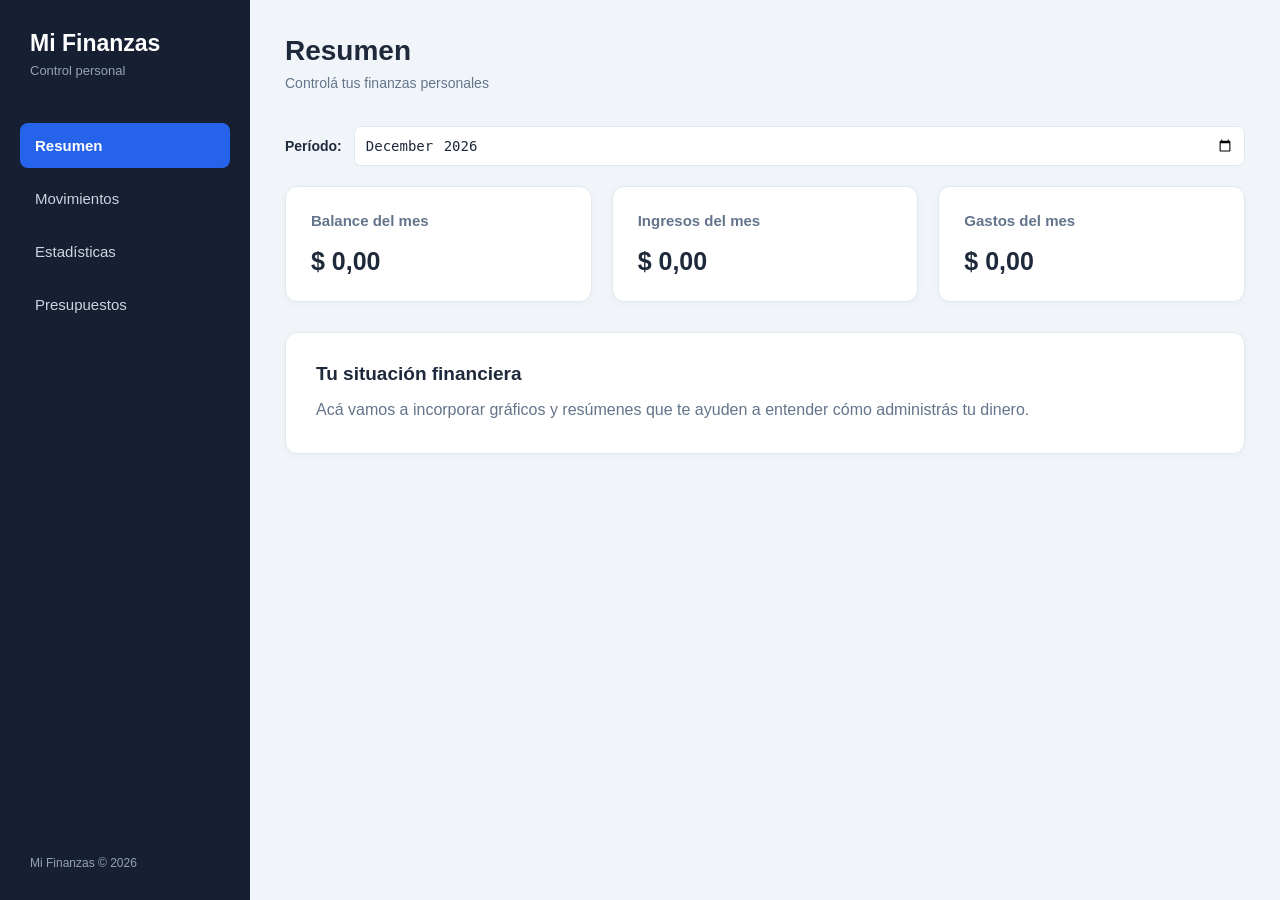
==== index.html @ 58eccc46 "Transformacion del gestor en PWA Lupus" ====
<!DOCTYPE html>
<html lang="es">
<head>
    <meta charset="UTF-8">
    <meta name="viewport" content="width=device-width, initial-scale=1.0">
    <link rel="manifest" href="manifest.json">
    <meta name="theme-color" content="#2563eb">
    <meta name="apple-mobile-web-app-capable" content="yes">
    <title>Lupus - Gestor de Gastos</title>

    <link rel="stylesheet" href="css/styles.css">
</head>

<body>

    <div class="app-container">

        <!-- NAVEGACIÓN LATERAL -->
        <aside class="sidebar">

            <div class="logo">
                <h2>Mi Finanzas</h2>
                <p>Control personal</p>
            </div>

            <nav class="menu">
                <button class="enlace-menu activo" data-vista="resumen">
                    Resumen
                </button>

                <button class="enlace-menu" data-vista="movimientos">
                    Movimientos
                </button>

                <button class="enlace-menu" data-vista="estadisticas">
                    Estadísticas
                </button>

                <button class="enlace-menu" data-vista="presupuestos">
                    Presupuestos
                </button>
            </nav>

            <div class="sidebar-footer">
                <p>Mi Finanzas © 2026</p>
            </div>

        </aside>


        <!-- CONTENIDO PRINCIPAL -->
        <main class="contenido-principal">

            <header class="encabezado">
                <div>
                    <h1 id="titulo-vista">Resumen</h1>
                    <p>Controlá tus finanzas personales</p>
                </div>
            </header>


            <!-- VISTA: RESUMEN -->
            <section id="vista-resumen" class="vista activa">

                <div class="periodo-resumen">
                    <label for="mes-resumen">Período:</label>
                    <input type="month" id="mes-resumen">
                </div>

                <section class="resumen">

                    <article class="tarjeta">
                        <h2>Balance del mes</h2>
                        <p id="balance">$0</p>
                    </article>

                    <article class="tarjeta">
                        <h2>Ingresos del mes</h2>
                        <p id="ingresos">$0</p>
                    </article>

                    <article class="tarjeta">
                        <h2>Gastos del mes</h2>
                        <p id="gastos">$0</p>
                    </article>

                </section>

                <section class="panel-bienvenida">
                    <h2>Tu situación financiera</h2>
                    <p>
                        Acá vamos a incorporar gráficos y resúmenes
                        que te ayuden a entender cómo administrás tu dinero.
                    </p>
                </section>

            </section>


            <!-- VISTA: MOVIMIENTOS -->
            <section id="vista-movimientos" class="vista">

                <section class="formulario">

                    <h2>Registrar movimiento</h2>

                    <form id="formulario-gasto">

                        <input
                            type="text"
                            id="descripcion"
                            placeholder="Descripción"
                            required
                        >

                        <input
                            type="text"
                            id="monto"
                            placeholder="Ej: 1.000.000,50"
                            inputmode="decimal"
                            autocomplete="off"
                            required
                        >

                        <select id="tipo">
                            <option value="ingreso">Ingreso</option>
                            <option value="gasto">Gasto</option>
                        </select>

                        <select id="categoria">
                            <option value="otros">Otros</option>
                            <option value="alimentacion">Alimentación</option>
                            <option value="transporte">Transporte</option>
                            <option value="vivienda">Vivienda</option>
                            <option value="servicios">Servicios</option>
                            <option value="salud">Salud</option>
                            <option value="entretenimiento">Entretenimiento</option>
                            <option value="trabajo">Trabajo</option>
                        </select>

                        <input
                            type="date"
                            id="fecha"
                            required
                        >

                        <button type="submit">
                            Agregar movimiento
                        </button>

                    </form>

                </section>


                <section class="movimientos">

                    <h2>Historial de movimientos</h2>

                    <div class="filtros">

                        <select id="filtro-mes">
                            <option value="todos">Todos los meses</option>
                        </select>

                        <select id="filtro-tipo">
                            <option value="todos">Todos los movimientos</option>
                            <option value="ingreso">Ingresos</option>
                            <option value="gasto">Gastos</option>
                        </select>

                        <select id="filtro-categoria">
                            <option value="todos">Todas las categorías</option>
                            <option value="alimentacion">Alimentación</option>
                            <option value="transporte">Transporte</option>
                            <option value="vivienda">Vivienda</option>
                            <option value="servicios">Servicios</option>
                            <option value="salud">Salud</option>
                            <option value="entretenimiento">Entretenimiento</option>
                            <option value="trabajo">Trabajo</option>
                            <option value="otros">Otros</option>
                        </select>

                    </div>

                    <ul id="lista-movimientos"></ul>

                </section>

            </section>


            <!-- VISTA: ESTADÍSTICAS -->
            
<section id="vista-estadisticas" class="vista">

    <div class="estadisticas-encabezado">
        <h2>Análisis de tus finanzas</h2>
        <p>Descubrí cómo se distribuye y evoluciona tu dinero.</p>
    </div>
    <div class="periodo-resumen">
        <label for="mes-estadisticas">Consultar período:</label>
        <input type="month" id="mes-estadisticas">
    </div>
    <div class="contenedor-graficos">

        <article class="panel-grafico">
            <h3>Gastos por categoría</h3>
            <p>Distribución de tus gastos del mes seleccionado.</p>

            <div class="grafico">
                <canvas id="grafico-categorias"></canvas>
            </div>
        </article>

        <article class="panel-grafico">
            <h3>Ingresos vs. gastos</h3>
            <p>Comparación de los últimos seis meses.</p>

            <div class="grafico">
                <canvas id="grafico-mensual"></canvas>
            </div>
        </article>

    </div>

</section>



            
<!-- VISTA: PRESUPUESTOS -->
<section id="vista-presupuestos" class="vista">

    <div class="presupuestos-encabezado">
        <div>
            <h2>Control de presupuestos</h2>
            <p>Organizá tus límites de gastos mensuales.</p>
        </div>

        <div class="periodo-resumen">
            <label for="mes-presupuesto">Período:</label>
            <input type="month" id="mes-presupuesto">
        </div>
    </div>


    <!-- RESUMEN DEL PRESUPUESTO -->
    <div class="resumen-presupuesto">

        <article class="tarjeta">
            <h2>Presupuesto total</h2>
            <p id="presupuesto-total">$0</p>
        </article>

        <article class="tarjeta">
            <h2>Total gastado</h2>
            <p id="presupuesto-gastado">$0</p>
        </article>

        <article class="tarjeta">
            <h2>Dinero disponible</h2>
            <p id="presupuesto-disponible">$0</p>
        </article>

    </div>


    <!-- FORMULARIO PARA CREAR PRESUPUESTOS -->
    <section class="formulario">

        <h2>Crear presupuesto</h2>

        <form id="formulario-presupuesto">

            <select id="categoria-presupuesto" required>
                <option value="">Seleccionar categoría</option>
                <option value="alimentacion">Alimentación</option>
                <option value="transporte">Transporte</option>
                <option value="vivienda">Vivienda</option>
                <option value="servicios">Servicios</option>
                <option value="salud">Salud</option>
                <option value="entretenimiento">Entretenimiento</option>
                <option value="trabajo">Trabajo</option>
                <option value="otros">Otros</option>
            </select>

            <input
                type="text"
                id="monto-presupuesto"
                placeholder="Límite mensual"
                inputmode="decimal"
                autocomplete="off"
                required
            >

            <button type="submit">
                Crear presupuesto
            </button>

        </form>

    </section>


    <!-- LISTADO DE PRESUPUESTOS -->
    <section class="lista-presupuestos">

        <h2>Mis presupuestos</h2>

        <div id="contenedor-presupuestos">
        </div>

    </section>

</section>


        </main>

    </div>

    <script src="libs/chart.umd.min.js"></script>
    <script src="js/app.js"></script>

</body>
</html>
---- css/styles.css ----
/* =========================================
   1. CONFIGURACIÓN GENERAL
========================================= */

* {
    margin: 0;
    padding: 0;
    box-sizing: border-box;
}

:root {
    --color-fondo: #f1f5f9;
    --color-superficie: #ffffff;
    --color-sidebar: #172033;
    --color-sidebar-hover: #26344e;
    --color-primario: #2563eb;
    --color-texto: #1e293b;
    --color-secundario: #64748b;
    --color-borde: #e2e8f0;
    --color-ingreso: #16a34a;
    --color-gasto: #dc2626;
}

body {
    font-family: Arial, sans-serif;
    background-color: var(--color-fondo);
    color: var(--color-texto);
}


/* =========================================
   2. ESTRUCTURA PRINCIPAL
========================================= */

.app-container {
    display: flex;
    min-height: 100vh;
}


/* =========================================
   3. MENÚ LATERAL
========================================= */

.sidebar {
    width: 250px;
    min-height: 100vh;
    background-color: var(--color-sidebar);
    color: white;
    padding: 30px 20px;
    display: flex;
    flex-direction: column;
    flex-shrink: 0;
}

.logo {
    margin-bottom: 45px;
    padding-left: 10px;
}

.logo h2 {
    font-size: 23px;
    margin-bottom: 6px;
}

.logo p {
    color: #94a3b8;
    font-size: 13px;
}

.menu {
    display: flex;
    flex-direction: column;
    gap: 8px;
}

.enlace-menu {
    width: 100%;
    text-align: left;
    padding: 14px 15px;
    border: none;
    border-radius: 8px;
    background: transparent;
    color: #cbd5e1;
    font-size: 15px;
    cursor: pointer;
    transition: background 0.2s, color 0.2s;
}

.enlace-menu:hover {
    background-color: var(--color-sidebar-hover);
    color: white;
}

.enlace-menu.activo {
    background-color: var(--color-primario);
    color: white;
    font-weight: bold;
}

.sidebar-footer {
    margin-top: auto;
    padding: 20px 10px 0;
    color: #94a3b8;
    font-size: 12px;
}


/* =========================================
   4. CONTENIDO PRINCIPAL
========================================= */

.contenido-principal {
    flex: 1;
    min-width: 0;
    padding: 35px;
}

.encabezado {
    margin-bottom: 35px;
}

.encabezado h1 {
    font-size: 28px;
    margin-bottom: 8px;
}

.encabezado p {
    color: var(--color-secundario);
    font-size: 14px;
}


/* =========================================
   5. NAVEGACIÓN ENTRE VISTAS
========================================= */

.vista {
    display: none;
}

.vista.activa {
    display: block;
}


/* =========================================
   6. SELECTOR DE PERÍODO
========================================= */

.periodo-resumen {
    display: flex;
    align-items: center;
    gap: 12px;
    margin-bottom: 20px;
}

.periodo-resumen label {
    font-weight: bold;
    font-size: 14px;
}

.periodo-resumen input {
    padding: 10px;
    border: 1px solid var(--color-borde);
    border-radius: 7px;
    background: white;
    color: var(--color-texto);
}


/* =========================================
   7. TARJETAS DEL RESUMEN
========================================= */

.resumen {
    display: grid;
    grid-template-columns: repeat(3, 1fr);
    gap: 20px;
    margin-bottom: 30px;
}

.tarjeta {
    background-color: var(--color-superficie);
    padding: 25px;
    border-radius: 12px;
    box-shadow: 0 2px 8px #00000008;
    border: 1px solid var(--color-borde);
}

.tarjeta h2 {
    font-size: 15px;
    color: var(--color-secundario);
    margin-bottom: 18px;
}

.tarjeta p {
    font-size: 25px;
    font-weight: bold;
}


/* =========================================
   8. PANELES INFORMATIVOS
========================================= */

.panel-bienvenida {
    background-color: var(--color-superficie);
    padding: 30px;
    border-radius: 12px;
    border: 1px solid var(--color-borde);
    box-shadow: 0 2px 8px #00000008;
}

.panel-bienvenida h2 {
    font-size: 19px;
    margin-bottom: 12px;
}

.panel-bienvenida p {
    color: var(--color-secundario);
    line-height: 1.6;
}


/* =========================================
   9. FORMULARIO
========================================= */

.formulario,
.movimientos {
    background-color: var(--color-superficie);
    padding: 25px;
    border-radius: 12px;
    margin-bottom: 25px;
    border: 1px solid var(--color-borde);
    box-shadow: 0 2px 8px #00000008;
}

.formulario h2,
.movimientos h2 {
    font-size: 19px;
}

form {
    display: flex;
    flex-wrap: wrap;
    gap: 12px;
    margin-top: 20px;
}

input,
select,
form button {
    padding: 12px;
    border: 1px solid #cbd5e1;
    border-radius: 7px;
    font-size: 14px;
}

input {
    flex: 1;
    min-width: 150px;
}

form select {
    background-color: white;
}

form button {
    background-color: var(--color-primario);
    color: white;
    border: none;
    cursor: pointer;
    transition: background 0.2s;
}

form button:hover {
    background-color: #1d4ed8;
}


/* =========================================
   10. FILTROS DEL HISTORIAL
========================================= */

.filtros {
    display: flex;
    flex-wrap: wrap;
    gap: 12px;
    margin: 20px 0;
}

.filtros select {
    flex: 1;
    min-width: 180px;
    background-color: #f8fafc;
    cursor: pointer;
}


/* =========================================
   11. LISTA DE MOVIMIENTOS
========================================= */

#lista-movimientos {
    list-style: none;
    margin-top: 20px;
}

#lista-movimientos li {
    display: grid;
    grid-template-columns: 2fr 1.2fr 1fr 1.5fr 100px;
    align-items: center;
    gap: 15px;
    padding: 15px;
    border-bottom: 1px solid var(--color-borde);
}

#lista-movimientos li span:nth-child(1) {
    overflow-wrap: anywhere;
}

#lista-movimientos li span:nth-child(2) {
    text-align: center;
}

#lista-movimientos li span:nth-child(3) {
    text-align: center;
    white-space: nowrap;
    color: var(--color-secundario);
    font-size: 14px;
}

#lista-movimientos li span:nth-child(4) {
    text-align: right;
    white-space: nowrap;
}

.etiqueta-categoria {
    background-color: #e0e7ff;
    color: #3730a3;
    padding: 6px 10px;
    border-radius: 20px;
    font-size: 13px;
    font-weight: bold;
}

.monto-ingreso {
    color: var(--color-ingreso);
    font-weight: bold;
}

.monto-gasto {
    color: var(--color-gasto);
    font-weight: bold;
}

#lista-movimientos li button {
    width: 100px;
    background-color: var(--color-gasto);
    color: white;
    border: none;
    border-radius: 6px;
    padding: 8px 12px;
    cursor: pointer;
}

#lista-movimientos li button:hover {
    background-color: #b91c1c;
}


/* =========================================
   12. ADAPTACIÓN A CELULARES
========================================= */

@media (max-width: 850px) {

    .sidebar {
        width: 200px;
    }

    .contenido-principal {
        padding: 25px;
    }

    .resumen {
        grid-template-columns: 1fr;
    }

    #lista-movimientos li {
        grid-template-columns: 1.5fr 1fr;
        gap: 10px;
    }

    #lista-movimientos li span:nth-child(2),
    #lista-movimientos li span:nth-child(3),
    #lista-movimientos li span:nth-child(4) {
        text-align: left;
    }

    #lista-movimientos li button {
        width: auto;
    }
}

@media (max-width: 600px) {

    .app-container {
        flex-direction: column;
    }

    .sidebar {
        width: 100%;
        min-height: auto;
        padding: 18px;
    }

    .logo {
        margin-bottom: 18px;
    }

    .menu {
        flex-direction: row;
        flex-wrap: wrap;
    }

    .enlace-menu {
        width: auto;
        flex: 1;
        text-align: center;
        padding: 11px 8px;
        font-size: 13px;
    }

    .sidebar-footer {
        display: none;
    }

    .contenido-principal {
        padding: 20px 15px;
    }

    .encabezado {
        margin-bottom: 25px;
    }

    .encabezado h1 {
        font-size: 24px;
    }

    form {
        flex-direction: column;
    }

    form input,
    form select,
    form button {
        width: 100%;
    }

    .filtros {
        flex-direction: column;
    }

    .filtros select {
        width: 100%;
    }

    .formulario,
    .movimientos {
        padding: 18px;
    }
}

/* =========================================
   ESTADÍSTICAS Y GRÁFICOS
========================================= */

.estadisticas-encabezado {
    margin-bottom: 25px;
}

.estadisticas-encabezado h2 {
    font-size: 21px;
    margin-bottom: 8px;
}

.estadisticas-encabezado p {
    color: var(--color-secundario);
    font-size: 14px;
}

.contenedor-graficos {
    display: grid;
    grid-template-columns: repeat(2, minmax(0, 1fr));
    gap: 20px;
}

.panel-grafico {
    background-color: white;
    border: 1px solid var(--color-borde);
    border-radius: 12px;
    padding: 25px;
    min-width: 0;
}

.panel-grafico h3 {
    font-size: 17px;
    margin-bottom: 8px;
}

.panel-grafico p {
    color: var(--color-secundario);
    font-size: 13px;
    margin-bottom: 20px;
}

.grafico {
    position: relative;
    height: 300px;
}

@media (max-width: 850px) {
    .contenedor-graficos {
        grid-template-columns: 1fr;
    }
}

/* =========================================
   PRESUPUESTOS
========================================= */

.presupuestos-encabezado {
    display: flex;
    justify-content: space-between;
    align-items: center;
    flex-wrap: wrap;
    gap: 20px;
    margin-bottom: 25px;
}

.presupuestos-encabezado h2 {
    font-size: 21px;
    margin-bottom: 8px;
}

.presupuestos-encabezado p {
    color: var(--color-secundario);
    font-size: 14px;
}

.resumen-presupuesto {
    display: grid;
    grid-template-columns: repeat(3, 1fr);
    gap: 20px;
    margin-bottom: 25px;
}

.lista-presupuestos {
    background: white;
    padding: 25px;
    border: 1px solid var(--color-borde);
    border-radius: 12px;
}

.lista-presupuestos h2 {
    font-size: 19px;
    margin-bottom: 20px;
}

#contenedor-presupuestos {
    display: flex;
    flex-direction: column;
    gap: 15px;
}

.presupuesto-item {
    padding: 20px;
    border: 1px solid var(--color-borde);
    border-radius: 10px;
    background: #ffffff;
    transition: transform 0.2s, box-shadow 0.2s;
}

.presupuesto-item:hover {
    transform: translateY(-2px);
    box-shadow: 0 4px 12px #0000000c;
}

.presupuesto-info {
    display: flex;
    justify-content: space-between;
    align-items: center;
    gap: 15px;
    margin-bottom: 14px;
}

.presupuesto-info h3 {
    font-size: 16px;
}

.presupuesto-info p {
    font-size: 14px;
    color: var(--color-secundario);
    text-align: right;
}

.barra-progreso {
    height: 10px;
    background: #e2e8f0;
    border-radius: 20px;
    overflow: hidden;
}

.barra-progreso-valor {
    height: 100%;
    width: 0;
    background: #2563eb;
    border-radius: 20px;
    transition: width 0.5s ease;
}

.barra-progreso-valor.alerta {
    background: #f59e0b;
}

.barra-progreso-valor.excedido {
    background: #dc2626;
}

.presupuesto-detalle {
    display: flex;
    justify-content: space-between;
    align-items: center;
    gap: 10px;
    margin-top: 12px;
    font-size: 13px;
    color: var(--color-secundario);
}

.boton-eliminar-presupuesto {
    border: none;
    background: transparent;
    color: #dc2626;
    cursor: pointer;
    font-size: 13px;
    padding: 5px;
}

.boton-eliminar-presupuesto:hover {
    text-decoration: underline;
}

@media (max-width: 850px) {
    .resumen-presupuesto {
        grid-template-columns: 1fr;
    }
}

@media (max-width: 600px) {
    .presupuestos-encabezado {
        align-items: flex-start;
        flex-direction: column;
    }

    .presupuesto-info {
        align-items: flex-start;
        flex-direction: column;
    }

    .presupuesto-info p {
        text-align: left;
    }
}
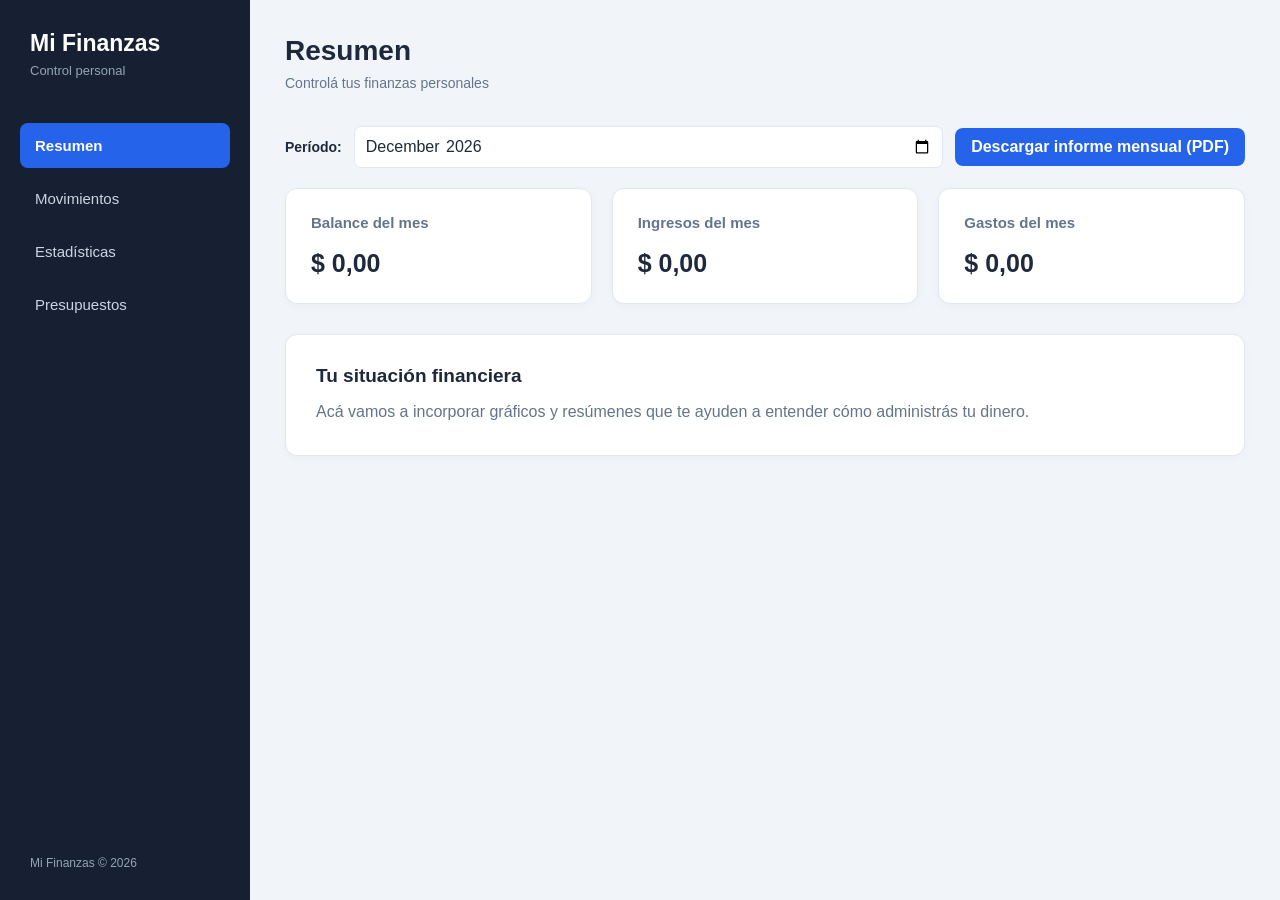
==== commit 750b79e2: "Actualizacion de Lupus" ====
--- a/index.html
+++ b/index.html
@@ -66,6 +66,9 @@
                 <div class="periodo-resumen">
                     <label for="mes-resumen">Período:</label>
                     <input type="month" id="mes-resumen">
+                    <button type="button" id="boton-informe-mensual" class="boton-informe">
+                        Descargar informe mensual (PDF)
+                    </button>
                 </div>
 
                 <section class="resumen">
@@ -103,7 +106,7 @@
 
                 <section class="formulario">
 
-                    <h2>Registrar movimiento</h2>
+                    <h2 id="titulo-formulario-movimiento">Registrar movimiento</h2>
 
                     <form id="formulario-gasto">
 
@@ -145,8 +148,12 @@
                             required
                         >
 
-                        <button type="submit">
+                        <button type="submit" id="boton-guardar-movimiento">
                             Agregar movimiento
+                        </button>
+
+                        <button type="button" id="boton-cancelar-edicion" class="boton-cancelar-edicion" hidden>
+                            Cancelar edición
                         </button>
 
                     </form>
@@ -180,6 +187,14 @@
                             <option value="entretenimiento">Entretenimiento</option>
                             <option value="trabajo">Trabajo</option>
                             <option value="otros">Otros</option>
+                        </select>
+
+                        <label class="ordenar-label" for="orden-movimientos">Ordenar de:</label>
+                        <select id="orden-movimientos" aria-label="Ordenar movimientos">
+                            <option value="recientes">Más recientes</option>
+                            <option value="antiguos">Más antiguos</option>
+                            <option value="mayor-menor">Mayor a menor importe</option>
+                            <option value="menor-mayor">Menor a mayor importe</option>
                         </select>
 
                     </div>
--- a/css/styles.css
+++ b/css/styles.css
@@ -675,3 +675,536 @@
         text-align: left;
     }
 }
+
+/* =========================================
+   13. RESPONSIVE REFINADO - LUPUS
+   Ajustes para notebook, tablet y celular.
+========================================= */
+
+html {
+    width: 100%;
+    min-width: 320px;
+    scroll-behavior: smooth;
+}
+
+body {
+    min-width: 320px;
+    overflow-x: hidden;
+}
+
+button,
+input,
+select {
+    font: inherit;
+}
+
+button,
+select {
+    touch-action: manipulation;
+}
+
+.contenido-principal,
+.vista,
+.formulario,
+.movimientos,
+.panel-grafico,
+.lista-presupuestos {
+    min-width: 0;
+}
+
+.tarjeta p {
+    overflow-wrap: anywhere;
+}
+
+/* Notebook y tablet horizontal */
+@media (max-width: 1100px) {
+    .sidebar {
+        width: 220px;
+        padding: 25px 16px;
+    }
+
+    .contenido-principal {
+        padding: 28px 24px;
+    }
+
+    .resumen,
+    .resumen-presupuesto {
+        gap: 14px;
+    }
+
+    .tarjeta {
+        padding: 20px;
+    }
+
+    #lista-movimientos li {
+        grid-template-columns: minmax(130px, 2fr) minmax(100px, 1.2fr) minmax(85px, 1fr) minmax(110px, 1.5fr) 90px;
+        gap: 10px;
+    }
+
+    #lista-movimientos li button {
+        width: 90px;
+    }
+}
+
+/* Tablet vertical y pantallas medianas */
+@media (max-width: 850px) {
+    .app-container {
+        min-height: 100vh;
+    }
+
+    .sidebar {
+        width: 185px;
+        padding: 22px 12px;
+    }
+
+    .logo {
+        padding-left: 6px;
+        margin-bottom: 30px;
+    }
+
+    .contenido-principal {
+        padding: 24px 18px;
+    }
+
+    .resumen,
+    .resumen-presupuesto {
+        grid-template-columns: repeat(2, minmax(0, 1fr));
+    }
+
+    .resumen .tarjeta:last-child,
+    .resumen-presupuesto .tarjeta:last-child {
+        grid-column: 1 / -1;
+    }
+
+    .contenedor-graficos {
+        grid-template-columns: minmax(0, 1fr);
+    }
+
+    .grafico {
+        height: 270px;
+    }
+
+    #lista-movimientos li {
+        grid-template-columns: minmax(0, 1.5fr) minmax(0, 1fr);
+        gap: 10px 14px;
+        padding: 14px 10px;
+    }
+
+    #lista-movimientos li span:nth-child(2),
+    #lista-movimientos li span:nth-child(3),
+    #lista-movimientos li span:nth-child(4) {
+        text-align: left;
+    }
+
+    #lista-movimientos li span:nth-child(4) {
+        justify-self: start;
+    }
+
+    #lista-movimientos li button {
+        width: auto;
+        justify-self: start;
+    }
+}
+
+/* Celulares */
+@media (max-width: 600px) {
+    .app-container {
+        display: flex;
+        flex-direction: column;
+    }
+
+    .sidebar {
+        position: static;
+        width: 100%;
+        min-height: auto;
+        padding: 14px 14px 12px;
+        gap: 12px;
+    }
+
+    .logo {
+        margin: 0;
+        padding: 0 4px;
+    }
+
+    .logo h2 {
+        font-size: 21px;
+        margin-bottom: 3px;
+    }
+
+    .logo p {
+        font-size: 12px;
+    }
+
+    .menu {
+        display: grid;
+        grid-template-columns: repeat(4, minmax(0, 1fr));
+        gap: 6px;
+    }
+
+    .enlace-menu {
+        width: 100%;
+        min-width: 0;
+        min-height: 42px;
+        padding: 9px 5px;
+        border-radius: 7px;
+        font-size: 12px;
+        line-height: 1.2;
+        text-align: center;
+        overflow-wrap: anywhere;
+    }
+
+    .contenido-principal {
+        width: 100%;
+        padding: 20px 14px 30px;
+    }
+
+    .encabezado {
+        margin-bottom: 20px;
+    }
+
+    .encabezado h1 {
+        font-size: 23px;
+        line-height: 1.2;
+    }
+
+    .encabezado p {
+        font-size: 13px;
+        line-height: 1.5;
+    }
+
+    .periodo-resumen {
+        align-items: stretch;
+        flex-direction: column;
+        gap: 7px;
+        margin-bottom: 16px;
+    }
+
+    .periodo-resumen input {
+        width: 100%;
+        min-height: 43px;
+    }
+
+    .resumen,
+    .resumen-presupuesto {
+        grid-template-columns: minmax(0, 1fr);
+        gap: 12px;
+        margin-bottom: 20px;
+    }
+
+    .resumen .tarjeta:last-child,
+    .resumen-presupuesto .tarjeta:last-child {
+        grid-column: auto;
+    }
+
+    .tarjeta {
+        padding: 18px;
+        border-radius: 10px;
+    }
+
+    .tarjeta h2 {
+        margin-bottom: 10px;
+        font-size: 13px;
+    }
+
+    .tarjeta p {
+        font-size: clamp(21px, 6vw, 25px);
+    }
+
+    .panel-bienvenida,
+    .formulario,
+    .movimientos,
+    .lista-presupuestos,
+    .panel-grafico {
+        padding: 17px 14px;
+        border-radius: 10px;
+    }
+
+    .panel-bienvenida h2,
+    .formulario h2,
+    .movimientos h2,
+    .lista-presupuestos h2 {
+        font-size: 17px;
+    }
+
+    .panel-bienvenida p {
+        font-size: 14px;
+    }
+
+    form {
+        display: flex;
+        flex-direction: column;
+        gap: 10px;
+        margin-top: 16px;
+    }
+
+    form input,
+    form select,
+    form button {
+        width: 100%;
+        min-width: 0;
+        min-height: 44px;
+        font-size: 16px; /* Evita zoom automático en iPhone */
+    }
+
+    .filtros {
+        display: grid;
+        grid-template-columns: minmax(0, 1fr);
+        gap: 9px;
+        margin: 16px 0;
+    }
+
+    .filtros select {
+        width: 100%;
+        min-width: 0;
+        min-height: 43px;
+        font-size: 14px;
+    }
+
+    #lista-movimientos {
+        display: flex;
+        flex-direction: column;
+        gap: 10px;
+        margin-top: 14px;
+    }
+
+    #lista-movimientos li {
+        display: grid;
+        grid-template-columns: minmax(0, 1fr) auto;
+        align-items: center;
+        gap: 9px 12px;
+        padding: 13px;
+        border: 1px solid var(--color-borde);
+        border-radius: 9px;
+        background: #fff;
+    }
+
+    #lista-movimientos li span:nth-child(1) {
+        min-width: 0;
+        font-size: 14px;
+        font-weight: bold;
+    }
+
+    #lista-movimientos li span:nth-child(2) {
+        justify-self: start;
+        font-size: 11px;
+        padding: 5px 8px;
+    }
+
+    #lista-movimientos li span:nth-child(3) {
+        font-size: 12px;
+        color: var(--color-secundario);
+    }
+
+    #lista-movimientos li span:nth-child(4) {
+        justify-self: end;
+        font-size: 14px;
+    }
+
+    #lista-movimientos li button {
+        grid-column: 1 / -1;
+        justify-self: stretch;
+        width: 100%;
+        min-height: 38px;
+        padding: 9px 12px;
+        font-size: 13px;
+    }
+
+    .estadisticas-encabezado h2,
+    .presupuestos-encabezado h2 {
+        font-size: 19px;
+    }
+
+    .estadisticas-encabezado p,
+    .presupuestos-encabezado p {
+        font-size: 13px;
+        line-height: 1.5;
+    }
+
+    .grafico {
+        height: 235px;
+    }
+
+    .presupuestos-encabezado {
+        align-items: stretch;
+        flex-direction: column;
+        gap: 12px;
+    }
+
+    .presupuesto-item {
+        padding: 15px;
+    }
+
+    .presupuesto-info {
+        align-items: flex-start;
+        flex-direction: column;
+        gap: 6px;
+    }
+
+    .presupuesto-info p {
+        text-align: left;
+        overflow-wrap: anywhere;
+    }
+
+    .presupuesto-detalle {
+        align-items: flex-start;
+        flex-direction: column;
+        gap: 6px;
+    }
+}
+
+/* Celulares muy angostos */
+@media (max-width: 360px) {
+    .contenido-principal {
+        padding-right: 10px;
+        padding-left: 10px;
+    }
+
+    .menu {
+        grid-template-columns: repeat(2, minmax(0, 1fr));
+    }
+
+    .enlace-menu {
+        font-size: 13px;
+    }
+
+    .tarjeta p {
+        font-size: 21px;
+    }
+}
+
+
+/* Acciones de cada movimiento */
+.acciones-movimiento {
+    display: flex;
+    justify-content: flex-end;
+    gap: 8px;
+}
+
+#lista-movimientos li .acciones-movimiento button {
+    width: auto;
+    min-width: 72px;
+    padding: 8px 10px;
+    font-size: 13px;
+}
+
+#lista-movimientos li .boton-editar-movimiento {
+    background: #2563eb;
+}
+
+#lista-movimientos li .boton-editar-movimiento:hover {
+    background: #1d4ed8;
+}
+
+#lista-movimientos li .boton-eliminar-movimiento {
+    background: #dc2626;
+}
+
+#lista-movimientos li .boton-eliminar-movimiento:hover {
+    background: #b91c1c;
+}
+
+form .boton-cancelar-edicion {
+    background: #64748b;
+}
+
+form .boton-cancelar-edicion:hover {
+    background: #475569;
+}
+
+[hidden] {
+    display: none !important;
+}
+
+@media (max-width: 600px) {
+    #lista-movimientos li {
+        grid-template-columns: 1fr 1fr;
+    }
+
+    #lista-movimientos li .acciones-movimiento {
+        grid-column: 1 / -1;
+        justify-content: flex-start;
+    }
+}
+
+
+/* Informe mensual */
+.boton-informe {
+    width: auto;
+    padding: 10px 16px;
+    background: #2563eb;
+    color: #fff;
+    border: 0;
+    border-radius: 8px;
+    font-weight: 600;
+    cursor: pointer;
+    transition: background 0.2s ease;
+}
+.boton-informe:hover { background: #1d4ed8; }
+.periodo-resumen {
+    display: flex;
+    align-items: center;
+    flex-wrap: wrap;
+    gap: 12px;
+}
+@media (max-width: 600px) {
+    .boton-informe { width: 100%; }
+}
+/* Ajustes visuales de movimientos */
+#lista-movimientos li {
+    grid-template-columns:
+        minmax(0, 2fr)
+        minmax(90px, 1.2fr)
+        minmax(90px, 1fr)
+        minmax(110px, 1fr)
+        auto;
+}
+
+#lista-movimientos li span:nth-child(4) {
+    text-align: left;
+    justify-self: start;
+    white-space: nowrap;
+}
+
+#lista-movimientos li .acciones-movimiento {
+    display: flex;
+    align-items: center;
+    justify-content: flex-end;
+    gap: 8px;
+}
+
+#lista-movimientos li .boton-eliminar-movimiento {
+    width: 34px;
+    min-width: 34px;
+    height: 34px;
+    padding: 0;
+    display: flex;
+    align-items: center;
+    justify-content: center;
+    background-color: #dc2626;
+    color: white;
+    font-size: 25px;
+    font-weight: bold;
+    line-height: 1;
+    border-radius: 7px;
+}
+
+#lista-movimientos li .boton-eliminar-movimiento:hover {
+    background-color: #991b1b;
+}
+
+/* Adaptación para celulares */
+@media (max-width: 600px) {
+    #lista-movimientos li {
+        grid-template-columns: minmax(0, 1fr) minmax(0, 1fr);
+    }
+
+    #lista-movimientos li span:nth-child(4) {
+        justify-self: start;
+        text-align: left;
+    }
+
+    #lista-movimientos li .acciones-movimiento {
+        grid-column: 1 / -1;
+        justify-content: flex-end;
+    }
+}
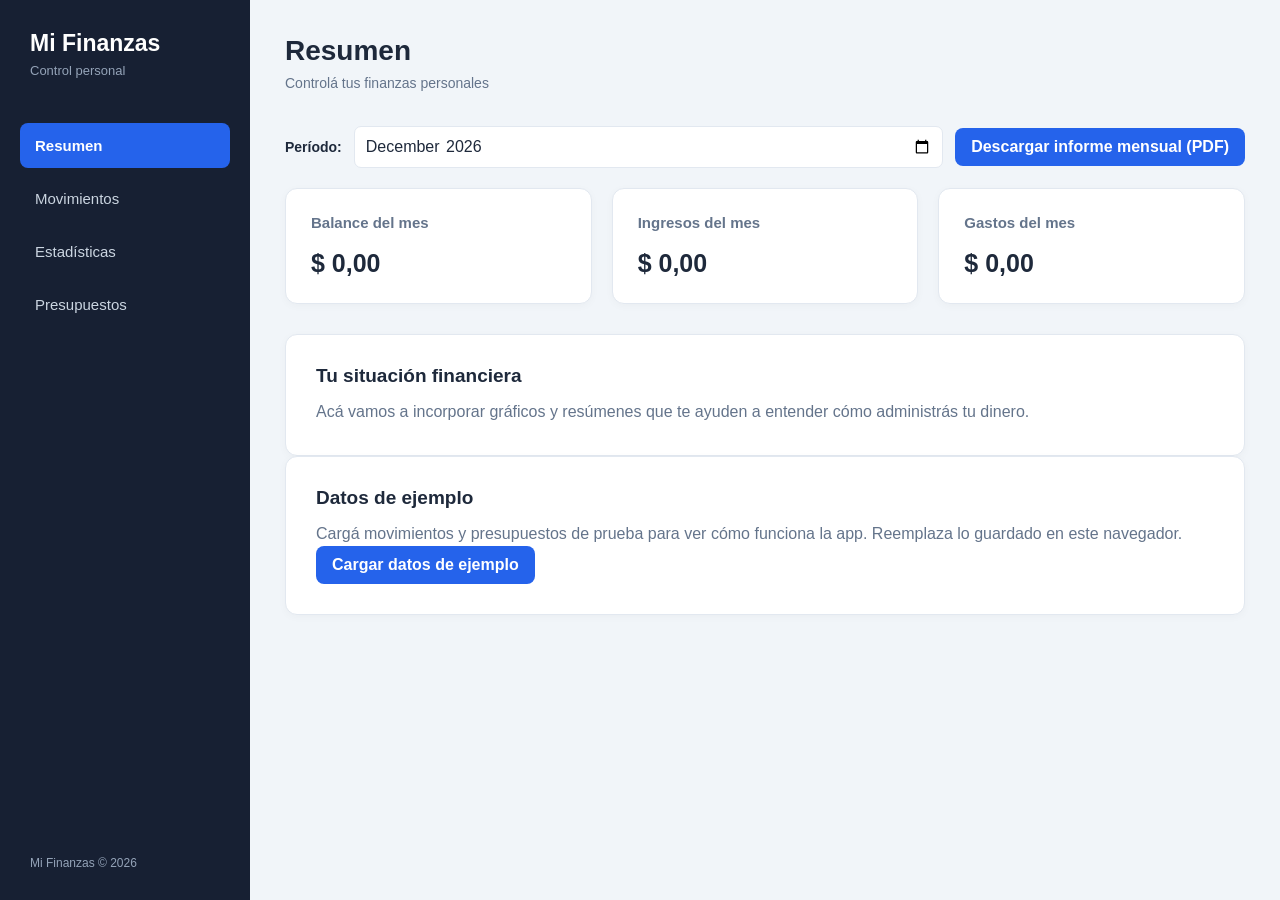
==== commit a0675fa2: "Agrega botón de datos de ejemplo y registra el Service Worker al cargar" ====
--- a/index.html
+++ b/index.html
@@ -97,7 +97,17 @@
                         que te ayuden a entender cómo administrás tu dinero.
                     </p>
                 </section>
-
+                
+                <section class="panel-bienvenida datos-ejemplo">
+                    <h2>Datos de ejemplo</h2>
+                    <p>
+                        Cargá movimientos y presupuestos de prueba para ver
+                        cómo funciona la app. Reemplaza lo guardado en este navegador.
+                    </p>
+                    <button type="button" id="boton-cargar-ejemplo" class="boton-informe">
+                        Cargar datos de ejemplo
+                    </button>
+                </section>
             </section>
 
 
--- a/css/styles.css
+++ b/css/styles.css
@@ -1207,4 +1207,4 @@
         grid-column: 1 / -1;
         justify-content: flex-end;
     }
-}
+}
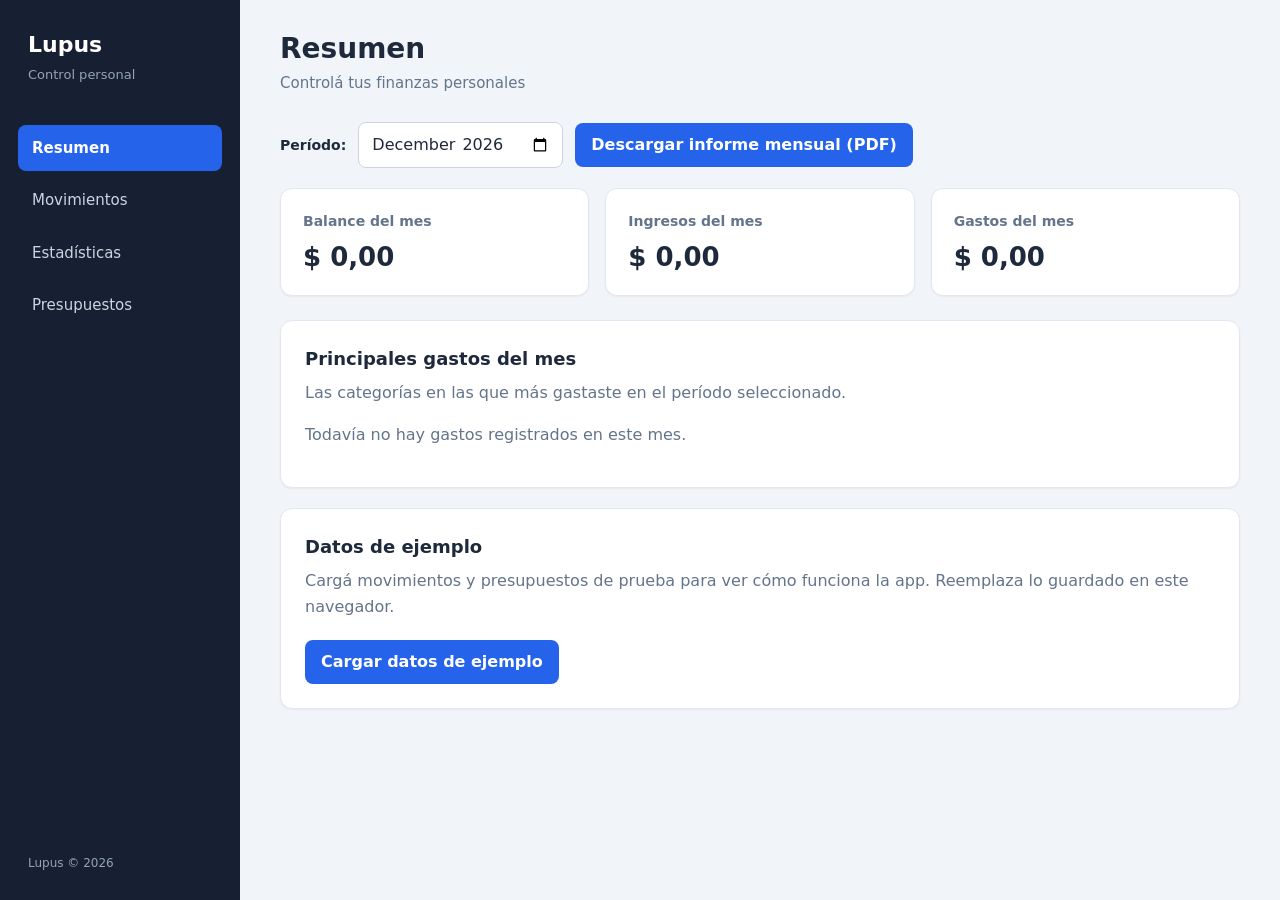
==== commit d3de2b1f: "Agrega cambio de categorías principales y registro del Service Worker" ====
--- a/index.html
+++ b/index.html
@@ -20,7 +20,7 @@
         <aside class="sidebar">
 
             <div class="logo">
-                <h2>Mi Finanzas</h2>
+                <h2>Lupus</h2>
                 <p>Control personal</p>
             </div>
 
@@ -43,7 +43,7 @@
             </nav>
 
             <div class="sidebar-footer">
-                <p>Mi Finanzas © 2026</p>
+                <p>Lupus © 2026</p>
             </div>
 
         </aside>
@@ -91,11 +91,9 @@
                 </section>
 
                 <section class="panel-bienvenida">
-                    <h2>Tu situación financiera</h2>
-                    <p>
-                        Acá vamos a incorporar gráficos y resúmenes
-                        que te ayuden a entender cómo administrás tu dinero.
-                    </p>
+                    <h2>Principales gastos del mes</h2>
+                    <p>Las categorías en las que más gastaste en el período seleccionado.</p>
+                    <div id="top-categorias" class="top-categorias"></div>
                 </section>
                 
                 <section class="panel-bienvenida datos-ejemplo">
@@ -208,7 +206,14 @@
                         </select>
 
                     </div>
-
+                    <div class="cabecera-movimientos">
+                        <span>Descripción</span>
+                        <span>Categoría</span>
+                        <span>Fecha</span>
+                        <span>Monto</span>
+                        <span></span>
+                    </div>
+                    
                     <ul id="lista-movimientos"></ul>
 
                 </section>
--- a/css/styles.css
+++ b/css/styles.css
@@ -1,13 +1,12 @@
-
 /* =========================================
-   1. CONFIGURACIÓN GENERAL
+   LUPUS - ESTILOS
+   1. Tokens  2. Base  3. Layout  4. Componentes  5. Responsive
 ========================================= */
 
-* {
-    margin: 0;
-    padding: 0;
-    box-sizing: border-box;
-}
+
+/* =========================================
+   1. TOKENS
+========================================= */
 
 :root {
     --color-fondo: #f1f5f9;
@@ -15,22 +14,81 @@
     --color-sidebar: #172033;
     --color-sidebar-hover: #26344e;
     --color-primario: #2563eb;
+    --color-primario-hover: #1d4ed8;
     --color-texto: #1e293b;
     --color-secundario: #64748b;
     --color-borde: #e2e8f0;
+    --color-entrada: #cbd5e1;
     --color-ingreso: #16a34a;
     --color-gasto: #dc2626;
+    --color-gasto-hover: #b91c1c;
+    --color-alerta: #f59e0b;
+    --color-etiqueta-fondo: #e0e7ff;
+    --color-etiqueta-texto: #3730a3;
+
+    --radio: 12px;
+    --radio-chico: 8px;
+    --sombra: 0 1px 2px rgb(15 23 42 / 0.05);
+    --anillo-foco: 0 0 0 3px rgb(37 99 235 / 0.35);
+
+    /* Fuente del sistema: no depende de Google Fonts, así funciona sin conexión */
+    --fuente: system-ui, -apple-system, "Segoe UI", Roboto, Arial, sans-serif;
+}
+
+
+/* =========================================
+   2. BASE
+========================================= */
+
+*,
+*::before,
+*::after {
+    margin: 0;
+    padding: 0;
+    box-sizing: border-box;
+}
+
+html {
+    scroll-behavior: smooth;
 }
 
 body {
-    font-family: Arial, sans-serif;
+    font-family: var(--fuente);
     background-color: var(--color-fondo);
     color: var(--color-texto);
+    line-height: 1.5;
+    min-width: 320px;
+}
+
+button,
+input,
+select {
+    font: inherit;
+    color: inherit;
+}
+
+[hidden] {
+    display: none !important;
+}
+
+/* Estado de foco visible para teclado */
+:where(button, input, select):focus-visible {
+    outline: none;
+    box-shadow: var(--anillo-foco);
+}
+
+@media (prefers-reduced-motion: reduce) {
+    *,
+    *::before,
+    *::after {
+        transition: none !important;
+        scroll-behavior: auto !important;
+    }
 }
 
 
 /* =========================================
-   2. ESTRUCTURA PRINCIPAL
+   3. LAYOUT
 ========================================= */
 
 .app-container {
@@ -38,30 +96,64 @@
     min-height: 100vh;
 }
 
+.contenido-principal {
+    flex: 1;
+    min-width: 0;
+    padding: 32px 40px;
+}
+
+.vista {
+    display: none;
+}
+
+.vista.activa {
+    display: block;
+}
+
+.encabezado {
+    margin-bottom: 28px;
+}
+
+.encabezado h1 {
+    font-size: 28px;
+    line-height: 1.2;
+    margin-bottom: 6px;
+}
+
+.encabezado p {
+    color: var(--color-secundario);
+    font-size: 15px;
+}
+
 
 /* =========================================
-   3. MENÚ LATERAL
+   4. COMPONENTES
 ========================================= */
 
+/* --- Menú lateral --- */
+
 .sidebar {
-    width: 250px;
-    min-height: 100vh;
+    width: 240px;
+    flex-shrink: 0;
+    position: sticky;
+    top: 0;
+    height: 100vh;
     background-color: var(--color-sidebar);
-    color: white;
-    padding: 30px 20px;
+    color: #ffffff;
+    padding: 28px 18px;
     display: flex;
     flex-direction: column;
-    flex-shrink: 0;
 }
 
 .logo {
-    margin-bottom: 45px;
-    padding-left: 10px;
+    padding: 0 10px;
+    margin-bottom: 40px;
 }
 
 .logo h2 {
-    font-size: 23px;
-    margin-bottom: 6px;
+    font-size: 22px;
+    font-weight: 700;
+    margin-bottom: 4px;
 }
 
 .logo p {
@@ -72,15 +164,15 @@
 .menu {
     display: flex;
     flex-direction: column;
-    gap: 8px;
+    gap: 6px;
 }
 
 .enlace-menu {
     width: 100%;
     text-align: left;
-    padding: 14px 15px;
+    padding: 12px 14px;
     border: none;
-    border-radius: 8px;
+    border-radius: var(--radio-chico);
     background: transparent;
     color: #cbd5e1;
     font-size: 15px;
@@ -90,13 +182,13 @@
 
 .enlace-menu:hover {
     background-color: var(--color-sidebar-hover);
-    color: white;
+    color: #ffffff;
 }
 
 .enlace-menu.activo {
     background-color: var(--color-primario);
-    color: white;
-    font-weight: bold;
+    color: #ffffff;
+    font-weight: 600;
 }
 
 .sidebar-footer {
@@ -106,416 +198,335 @@
     font-size: 12px;
 }
 
-
-/* =========================================
-   4. CONTENIDO PRINCIPAL
-========================================= */
-
-.contenido-principal {
-    flex: 1;
+/* --- Selector de período --- */
+
+.periodo-resumen {
+    display: flex;
+    align-items: center;
+    flex-wrap: wrap;
+    gap: 12px;
+    margin-bottom: 20px;
+}
+
+.periodo-resumen label {
+    font-size: 14px;
+    font-weight: 600;
+}
+
+.periodo-resumen input {
+    padding: 9px 12px;
+    border: 1px solid var(--color-entrada);
+    border-radius: var(--radio-chico);
+    background: #ffffff;
+}
+
+/* --- Tarjetas de resumen --- */
+
+.resumen,
+.resumen-presupuesto {
+    display: grid;
+    grid-template-columns: repeat(3, minmax(0, 1fr));
+    gap: 16px;
+    margin-bottom: 24px;
+}
+
+.tarjeta {
+    background-color: var(--color-superficie);
+    border: 1px solid var(--color-borde);
+    border-radius: var(--radio);
+    padding: 22px;
+    box-shadow: var(--sombra);
     min-width: 0;
-    padding: 35px;
-}
-
-.encabezado {
-    margin-bottom: 35px;
-}
-
-.encabezado h1 {
-    font-size: 28px;
+}
+
+.tarjeta h2 {
+    font-size: 14px;
+    font-weight: 600;
+    color: var(--color-secundario);
+    margin-bottom: 10px;
+}
+
+.tarjeta p {
+    font-size: 26px;
+    font-weight: 700;
+    line-height: 1.2;
+    overflow-wrap: anywhere;
+}
+
+/* --- Paneles y formularios --- */
+
+.panel-bienvenida,
+.formulario,
+.movimientos,
+.lista-presupuestos,
+.panel-grafico {
+    background-color: var(--color-superficie);
+    border: 1px solid var(--color-borde);
+    border-radius: var(--radio);
+    padding: 24px;
+    box-shadow: var(--sombra);
+    margin-bottom: 20px;
+    min-width: 0;
+}
+
+.panel-bienvenida h2,
+.formulario h2,
+.movimientos h2,
+.lista-presupuestos h2 {
+    font-size: 18px;
     margin-bottom: 8px;
 }
 
-.encabezado p {
-    color: var(--color-secundario);
+.panel-bienvenida p {
+    color: var(--color-secundario);
+    line-height: 1.6;
+    margin-bottom: 16px;
+}
+
+.datos-ejemplo .boton-informe {
+    margin-top: 4px;
+}
+
+form {
+    display: flex;
+    flex-wrap: wrap;
+    gap: 12px;
+    margin-top: 18px;
+}
+
+form input,
+form select,
+form button {
+    min-height: 42px;
+    padding: 11px 12px;
+    border: 1px solid var(--color-entrada);
+    border-radius: var(--radio-chico);
+    background-color: #ffffff;
     font-size: 14px;
 }
 
-
-/* =========================================
-   5. NAVEGACIÓN ENTRE VISTAS
-========================================= */
-
-.vista {
-    display: none;
-}
-
-.vista.activa {
-    display: block;
-}
-
-
-/* =========================================
-   6. SELECTOR DE PERÍODO
-========================================= */
-
-.periodo-resumen {
-    display: flex;
+form input {
+    flex: 1 1 160px;
+    min-width: 0;
+}
+
+form select {
+    flex: 1 1 150px;
+}
+
+form button {
+    padding: 11px 18px;
+    background-color: var(--color-primario);
+    color: #ffffff;
+    border: none;
+    font-weight: 600;
+    cursor: pointer;
+    transition: background-color 0.2s;
+}
+
+form button:hover {
+    background-color: var(--color-primario-hover);
+}
+
+form .boton-cancelar-edicion {
+    background-color: #64748b;
+}
+
+form .boton-cancelar-edicion:hover {
+    background-color: #475569;
+}
+
+/* --- Botón de informe --- */
+
+.boton-informe {
+    padding: 10px 16px;
+    background-color: var(--color-primario);
+    color: #ffffff;
+    border: 0;
+    border-radius: var(--radio-chico);
+    font-weight: 600;
+    cursor: pointer;
+    transition: background-color 0.2s;
+}
+
+.boton-informe:hover {
+    background-color: var(--color-primario-hover);
+}
+
+/* --- Filtros del historial --- */
+
+.filtros {
+    display: grid;
+    grid-template-columns: repeat(auto-fit, minmax(170px, 1fr));
     align-items: center;
     gap: 12px;
-    margin-bottom: 20px;
-}
-
-.periodo-resumen label {
-    font-weight: bold;
+    margin: 18px 0;
+}
+
+.filtros select {
+    padding: 10px 12px;
+    border: 1px solid var(--color-entrada);
+    border-radius: var(--radio-chico);
+    background-color: #f8fafc;
     font-size: 14px;
-}
-
-.periodo-resumen input {
-    padding: 10px;
-    border: 1px solid var(--color-borde);
-    border-radius: 7px;
-    background: white;
-    color: var(--color-texto);
-}
-
-
-/* =========================================
-   7. TARJETAS DEL RESUMEN
-========================================= */
-
-.resumen {
-    display: grid;
-    grid-template-columns: repeat(3, 1fr);
-    gap: 20px;
-    margin-bottom: 30px;
-}
-
-.tarjeta {
-    background-color: var(--color-superficie);
-    padding: 25px;
-    border-radius: 12px;
-    box-shadow: 0 2px 8px #00000008;
-    border: 1px solid var(--color-borde);
-}
-
-.tarjeta h2 {
-    font-size: 15px;
-    color: var(--color-secundario);
-    margin-bottom: 18px;
-}
-
-.tarjeta p {
-    font-size: 25px;
-    font-weight: bold;
-}
-
-
-/* =========================================
-   8. PANELES INFORMATIVOS
-========================================= */
-
-.panel-bienvenida {
-    background-color: var(--color-superficie);
-    padding: 30px;
-    border-radius: 12px;
-    border: 1px solid var(--color-borde);
-    box-shadow: 0 2px 8px #00000008;
-}
-
-.panel-bienvenida h2 {
-    font-size: 19px;
-    margin-bottom: 12px;
-}
-
-.panel-bienvenida p {
-    color: var(--color-secundario);
-    line-height: 1.6;
-}
-
-
-/* =========================================
-   9. FORMULARIO
-========================================= */
-
-.formulario,
-.movimientos {
-    background-color: var(--color-superficie);
-    padding: 25px;
-    border-radius: 12px;
-    margin-bottom: 25px;
-    border: 1px solid var(--color-borde);
-    box-shadow: 0 2px 8px #00000008;
-}
-
-.formulario h2,
-.movimientos h2 {
-    font-size: 19px;
-}
-
-form {
-    display: flex;
-    flex-wrap: wrap;
-    gap: 12px;
-    margin-top: 20px;
-}
-
-input,
-select,
-form button {
-    padding: 12px;
-    border: 1px solid #cbd5e1;
-    border-radius: 7px;
+    cursor: pointer;
+}
+
+.ordenar-label {
     font-size: 14px;
-}
-
-input {
-    flex: 1;
-    min-width: 150px;
-}
-
-form select {
-    background-color: white;
-}
-
-form button {
-    background-color: var(--color-primario);
-    color: white;
-    border: none;
-    cursor: pointer;
-    transition: background 0.2s;
-}
-
-form button:hover {
-    background-color: #1d4ed8;
-}
-
-
-/* =========================================
-   10. FILTROS DEL HISTORIAL
-========================================= */
-
-.filtros {
-    display: flex;
-    flex-wrap: wrap;
-    gap: 12px;
-    margin: 20px 0;
-}
-
-.filtros select {
-    flex: 1;
-    min-width: 180px;
-    background-color: #f8fafc;
-    cursor: pointer;
-}
-
-
-/* =========================================
-   11. LISTA DE MOVIMIENTOS
-========================================= */
+    font-weight: 600;
+}
+
+/* --- Lista de movimientos --- */
 
 #lista-movimientos {
     list-style: none;
-    margin-top: 20px;
-}
-
-#lista-movimientos li {
+    display: flex;
+    flex-direction: column;
+}
+
+.fila-movimiento {
     display: grid;
-    grid-template-columns: 2fr 1.2fr 1fr 1.5fr 100px;
+    grid-template-columns: minmax(0, 2fr) minmax(0, 1fr) minmax(0, 1fr) minmax(0, 1fr) auto;
+    grid-template-areas: "descripcion categoria fecha monto acciones";
     align-items: center;
-    gap: 15px;
-    padding: 15px;
+    gap: 12px;
+    padding: 14px 4px;
     border-bottom: 1px solid var(--color-borde);
 }
 
-#lista-movimientos li span:nth-child(1) {
+.fila-movimiento > :nth-child(1) {
+    grid-area: descripcion;
+    font-weight: 600;
     overflow-wrap: anywhere;
 }
 
-#lista-movimientos li span:nth-child(2) {
-    text-align: center;
-}
-
-#lista-movimientos li span:nth-child(3) {
-    text-align: center;
+.fila-movimiento > :nth-child(2) {
+    grid-area: categoria;
+    justify-self: start;
+}
+
+.fila-movimiento > :nth-child(3) {
+    grid-area: fecha;
+    color: var(--color-secundario);
+    font-size: 14px;
     white-space: nowrap;
-    color: var(--color-secundario);
-    font-size: 14px;
-}
-
-#lista-movimientos li span:nth-child(4) {
+}
+
+.fila-movimiento > :nth-child(4) {
+    grid-area: monto;
     text-align: right;
     white-space: nowrap;
 }
 
+.fila-movimiento > :nth-child(5) {
+    grid-area: acciones;
+}
+
 .etiqueta-categoria {
-    background-color: #e0e7ff;
-    color: #3730a3;
-    padding: 6px 10px;
-    border-radius: 20px;
-    font-size: 13px;
-    font-weight: bold;
+    display: inline-block;
+    padding: 4px 10px;
+    border-radius: 999px;
+    background-color: var(--color-etiqueta-fondo);
+    color: var(--color-etiqueta-texto);
+    font-size: 12px;
+    font-weight: 600;
+    white-space: nowrap;
 }
 
 .monto-ingreso {
     color: var(--color-ingreso);
-    font-weight: bold;
+    font-weight: 700;
 }
 
 .monto-gasto {
     color: var(--color-gasto);
-    font-weight: bold;
-}
-
-#lista-movimientos li button {
-    width: 100px;
-    background-color: var(--color-gasto);
-    color: white;
+    font-weight: 700;
+}
+
+.acciones-movimiento {
+    display: flex;
+    gap: 6px;
+}
+
+.boton-editar-movimiento,
+.boton-eliminar-movimiento {
+    padding: 7px 11px;
     border: none;
     border-radius: 6px;
-    padding: 8px 12px;
+    color: #ffffff;
+    font-size: 13px;
+    font-weight: 600;
     cursor: pointer;
-}
-
-#lista-movimientos li button:hover {
-    background-color: #b91c1c;
-}
-
-
-/* =========================================
-   12. ADAPTACIÓN A CELULARES
-========================================= */
-
-@media (max-width: 850px) {
-
-    .sidebar {
-        width: 200px;
-    }
-
-    .contenido-principal {
-        padding: 25px;
-    }
-
-    .resumen {
-        grid-template-columns: 1fr;
-    }
-
-    #lista-movimientos li {
-        grid-template-columns: 1.5fr 1fr;
-        gap: 10px;
-    }
-
-    #lista-movimientos li span:nth-child(2),
-    #lista-movimientos li span:nth-child(3),
-    #lista-movimientos li span:nth-child(4) {
-        text-align: left;
-    }
-
-    #lista-movimientos li button {
-        width: auto;
-    }
-}
-
-@media (max-width: 600px) {
-
-    .app-container {
-        flex-direction: column;
-    }
-
-    .sidebar {
-        width: 100%;
-        min-height: auto;
-        padding: 18px;
-    }
-
-    .logo {
-        margin-bottom: 18px;
-    }
-
-    .menu {
-        flex-direction: row;
-        flex-wrap: wrap;
-    }
-
-    .enlace-menu {
-        width: auto;
-        flex: 1;
-        text-align: center;
-        padding: 11px 8px;
-        font-size: 13px;
-    }
-
-    .sidebar-footer {
-        display: none;
-    }
-
-    .contenido-principal {
-        padding: 20px 15px;
-    }
-
-    .encabezado {
-        margin-bottom: 25px;
-    }
-
-    .encabezado h1 {
-        font-size: 24px;
-    }
-
-    form {
-        flex-direction: column;
-    }
-
-    form input,
-    form select,
-    form button {
-        width: 100%;
-    }
-
-    .filtros {
-        flex-direction: column;
-    }
-
-    .filtros select {
-        width: 100%;
-    }
-
-    .formulario,
-    .movimientos {
-        padding: 18px;
-    }
-}
-
-/* =========================================
-   ESTADÍSTICAS Y GRÁFICOS
-========================================= */
-
-.estadisticas-encabezado {
-    margin-bottom: 25px;
-}
-
-.estadisticas-encabezado h2 {
-    font-size: 21px;
-    margin-bottom: 8px;
-}
-
-.estadisticas-encabezado p {
+    transition: background-color 0.2s;
+}
+
+.boton-editar-movimiento {
+    background-color: var(--color-primario);
+}
+
+.boton-editar-movimiento:hover {
+    background-color: var(--color-primario-hover);
+}
+
+.boton-eliminar-movimiento {
+    background-color: var(--color-gasto);
+}
+
+.boton-eliminar-movimiento:hover {
+    background-color: var(--color-gasto-hover);
+}
+
+/* --- Estadísticas --- */
+
+.estadisticas-encabezado,
+.presupuestos-encabezado {
+    margin-bottom: 24px;
+}
+
+.estadisticas-encabezado h2,
+.presupuestos-encabezado h2 {
+    font-size: 20px;
+    margin-bottom: 4px;
+}
+
+.estadisticas-encabezado p,
+.presupuestos-encabezado p {
     color: var(--color-secundario);
     font-size: 14px;
+}
+
+.presupuestos-encabezado {
+    display: flex;
+    justify-content: space-between;
+    align-items: center;
+    flex-wrap: wrap;
+    gap: 16px;
+}
+
+.presupuestos-encabezado .periodo-resumen {
+    margin-bottom: 0;
 }
 
 .contenedor-graficos {
     display: grid;
     grid-template-columns: repeat(2, minmax(0, 1fr));
-    gap: 20px;
+    gap: 16px;
 }
 
 .panel-grafico {
-    background-color: white;
-    border: 1px solid var(--color-borde);
-    border-radius: 12px;
-    padding: 25px;
-    min-width: 0;
+    margin-bottom: 0;
 }
 
 .panel-grafico h3 {
     font-size: 17px;
-    margin-bottom: 8px;
+    margin-bottom: 4px;
 }
 
 .panel-grafico p {
     color: var(--color-secundario);
     font-size: 13px;
-    margin-bottom: 20px;
+    margin-bottom: 16px;
 }
 
 .grafico {
@@ -523,79 +534,39 @@
     height: 300px;
 }
 
-@media (max-width: 850px) {
-    .contenedor-graficos {
-        grid-template-columns: 1fr;
-    }
-}
-
-/* =========================================
-   PRESUPUESTOS
-========================================= */
-
-.presupuestos-encabezado {
+/* --- Presupuestos --- */
+
+#contenedor-presupuestos {
+    display: flex;
+    flex-direction: column;
+    gap: 12px;
+}
+
+#contenedor-presupuestos > p {
+    padding: 24px 0;
+    text-align: center;
+    color: var(--color-secundario);
+}
+
+.presupuesto-item {
+    padding: 18px;
+    border: 1px solid var(--color-borde);
+    border-radius: 10px;
+    background-color: #ffffff;
+    transition: transform 0.2s, box-shadow 0.2s;
+}
+
+.presupuesto-item:hover {
+    transform: translateY(-2px);
+    box-shadow: 0 4px 12px rgb(15 23 42 / 0.08);
+}
+
+.presupuesto-info {
     display: flex;
     justify-content: space-between;
     align-items: center;
-    flex-wrap: wrap;
-    gap: 20px;
-    margin-bottom: 25px;
-}
-
-.presupuestos-encabezado h2 {
-    font-size: 21px;
-    margin-bottom: 8px;
-}
-
-.presupuestos-encabezado p {
-    color: var(--color-secundario);
-    font-size: 14px;
-}
-
-.resumen-presupuesto {
-    display: grid;
-    grid-template-columns: repeat(3, 1fr);
-    gap: 20px;
-    margin-bottom: 25px;
-}
-
-.lista-presupuestos {
-    background: white;
-    padding: 25px;
-    border: 1px solid var(--color-borde);
-    border-radius: 12px;
-}
-
-.lista-presupuestos h2 {
-    font-size: 19px;
-    margin-bottom: 20px;
-}
-
-#contenedor-presupuestos {
-    display: flex;
-    flex-direction: column;
-    gap: 15px;
-}
-
-.presupuesto-item {
-    padding: 20px;
-    border: 1px solid var(--color-borde);
-    border-radius: 10px;
-    background: #ffffff;
-    transition: transform 0.2s, box-shadow 0.2s;
-}
-
-.presupuesto-item:hover {
-    transform: translateY(-2px);
-    box-shadow: 0 4px 12px #0000000c;
-}
-
-.presupuesto-info {
-    display: flex;
-    justify-content: space-between;
-    align-items: center;
-    gap: 15px;
-    margin-bottom: 14px;
+    gap: 12px;
+    margin-bottom: 12px;
 }
 
 .presupuesto-info h3 {
@@ -609,26 +580,26 @@
 }
 
 .barra-progreso {
-    height: 10px;
-    background: #e2e8f0;
-    border-radius: 20px;
+    height: 8px;
+    background-color: var(--color-borde);
+    border-radius: 999px;
     overflow: hidden;
 }
 
 .barra-progreso-valor {
     height: 100%;
     width: 0;
-    background: #2563eb;
-    border-radius: 20px;
+    background-color: var(--color-primario);
+    border-radius: 999px;
     transition: width 0.5s ease;
 }
 
 .barra-progreso-valor.alerta {
-    background: #f59e0b;
+    background-color: var(--color-alerta);
 }
 
 .barra-progreso-valor.excedido {
-    background: #dc2626;
+    background-color: var(--color-gasto);
 }
 
 .presupuesto-detalle {
@@ -636,134 +607,49 @@
     justify-content: space-between;
     align-items: center;
     gap: 10px;
-    margin-top: 12px;
+    margin-top: 10px;
     font-size: 13px;
     color: var(--color-secundario);
 }
 
 .boton-eliminar-presupuesto {
+    padding: 4px;
     border: none;
-    background: transparent;
-    color: #dc2626;
+    background: none;
+    color: var(--color-gasto);
+    font-size: 13px;
     cursor: pointer;
-    font-size: 13px;
-    padding: 5px;
 }
 
 .boton-eliminar-presupuesto:hover {
     text-decoration: underline;
 }
 
-@media (max-width: 850px) {
-    .resumen-presupuesto {
-        grid-template-columns: 1fr;
-    }
-}
-
-@media (max-width: 600px) {
-    .presupuestos-encabezado {
-        align-items: flex-start;
-        flex-direction: column;
-    }
-
-    .presupuesto-info {
-        align-items: flex-start;
-        flex-direction: column;
-    }
-
-    .presupuesto-info p {
-        text-align: left;
-    }
-}
 
 /* =========================================
-   13. RESPONSIVE REFINADO - LUPUS
-   Ajustes para notebook, tablet y celular.
+   5. RESPONSIVE
 ========================================= */
 
-html {
-    width: 100%;
-    min-width: 320px;
-    scroll-behavior: smooth;
-}
-
-body {
-    min-width: 320px;
-    overflow-x: hidden;
-}
-
-button,
-input,
-select {
-    font: inherit;
-}
-
-button,
-select {
-    touch-action: manipulation;
-}
-
-.contenido-principal,
-.vista,
-.formulario,
-.movimientos,
-.panel-grafico,
-.lista-presupuestos {
-    min-width: 0;
-}
-
-.tarjeta p {
-    overflow-wrap: anywhere;
-}
-
-/* Notebook y tablet horizontal */
+/* Tablet horizontal */
 @media (max-width: 1100px) {
     .sidebar {
-        width: 220px;
-        padding: 25px 16px;
+        width: 210px;
+        padding: 24px 14px;
     }
 
     .contenido-principal {
         padding: 28px 24px;
     }
-
-    .resumen,
-    .resumen-presupuesto {
-        gap: 14px;
-    }
-
-    .tarjeta {
-        padding: 20px;
-    }
-
-    #lista-movimientos li {
-        grid-template-columns: minmax(130px, 2fr) minmax(100px, 1.2fr) minmax(85px, 1fr) minmax(110px, 1.5fr) 90px;
-        gap: 10px;
-    }
-
-    #lista-movimientos li button {
-        width: 90px;
-    }
-}
-
-/* Tablet vertical y pantallas medianas */
-@media (max-width: 850px) {
-    .app-container {
-        min-height: 100vh;
-    }
-
-    .sidebar {
-        width: 185px;
-        padding: 22px 12px;
-    }
-
-    .logo {
-        padding-left: 6px;
-        margin-bottom: 30px;
-    }
-
+}
+
+/* Tablet vertical */
+@media (max-width: 860px) {
     .contenido-principal {
-        padding: 24px 18px;
+        padding: 24px 20px;
+    }
+
+    .contenedor-graficos {
+        grid-template-columns: minmax(0, 1fr);
     }
 
     .resumen,
@@ -771,68 +657,32 @@
         grid-template-columns: repeat(2, minmax(0, 1fr));
     }
 
-    .resumen .tarjeta:last-child,
-    .resumen-presupuesto .tarjeta:last-child {
+    .resumen > :last-child,
+    .resumen-presupuesto > :last-child {
         grid-column: 1 / -1;
     }
-
-    .contenedor-graficos {
-        grid-template-columns: minmax(0, 1fr);
-    }
-
-    .grafico {
-        height: 270px;
-    }
-
-    #lista-movimientos li {
-        grid-template-columns: minmax(0, 1.5fr) minmax(0, 1fr);
-        gap: 10px 14px;
-        padding: 14px 10px;
-    }
-
-    #lista-movimientos li span:nth-child(2),
-    #lista-movimientos li span:nth-child(3),
-    #lista-movimientos li span:nth-child(4) {
-        text-align: left;
-    }
-
-    #lista-movimientos li span:nth-child(4) {
-        justify-self: start;
-    }
-
-    #lista-movimientos li button {
-        width: auto;
-        justify-self: start;
-    }
-}
-
-/* Celulares */
-@media (max-width: 600px) {
+}
+
+/* Celular: el menú pasa a una barra superior */
+@media (max-width: 720px) {
     .app-container {
-        display: flex;
         flex-direction: column;
     }
 
     .sidebar {
+        width: 100%;
+        height: auto;
         position: static;
-        width: 100%;
-        min-height: auto;
-        padding: 14px 14px 12px;
-        gap: 12px;
+        padding: 14px 16px;
     }
 
     .logo {
-        margin: 0;
-        padding: 0 4px;
+        padding: 0;
+        margin-bottom: 12px;
     }
 
     .logo h2 {
-        font-size: 21px;
-        margin-bottom: 3px;
-    }
-
-    .logo p {
-        font-size: 12px;
+        font-size: 20px;
     }
 
     .menu {
@@ -842,72 +692,71 @@
     }
 
     .enlace-menu {
+        padding: 10px 4px;
+        font-size: 13px;
+        text-align: center;
+    }
+
+    .sidebar-footer {
+        display: none;
+    }
+
+    .contenido-principal {
+        padding: 22px 16px 32px;
+    }
+
+    .encabezado h1 {
+        font-size: 24px;
+    }
+
+    .periodo-resumen {
+        flex-direction: column;
+        align-items: stretch;
+    }
+
+    .periodo-resumen input,
+    .boton-informe {
         width: 100%;
-        min-width: 0;
-        min-height: 42px;
-        padding: 9px 5px;
-        border-radius: 7px;
-        font-size: 12px;
-        line-height: 1.2;
-        text-align: center;
-        overflow-wrap: anywhere;
-    }
-
-    .contenido-principal {
+    }
+
+    .fila-movimiento {
+        grid-template-columns: minmax(0, 1fr) auto;
+        grid-template-areas:
+            "descripcion monto"
+            "categoria fecha"
+            "acciones acciones";
+    }
+
+    .fila-movimiento > :nth-child(3) {
+        justify-self: end;
+    }
+
+    .acciones-movimiento {
         width: 100%;
-        padding: 20px 14px 30px;
-    }
-
-    .encabezado {
-        margin-bottom: 20px;
-    }
-
-    .encabezado h1 {
-        font-size: 23px;
-        line-height: 1.2;
-    }
-
-    .encabezado p {
-        font-size: 13px;
-        line-height: 1.5;
-    }
-
-    .periodo-resumen {
-        align-items: stretch;
-        flex-direction: column;
-        gap: 7px;
-        margin-bottom: 16px;
-    }
-
-    .periodo-resumen input {
-        width: 100%;
-        min-height: 43px;
-    }
-
+    }
+
+    .acciones-movimiento button {
+        flex: 1;
+    }
+
+    .grafico {
+        height: 250px;
+    }
+}
+
+/* Celular: todo en una columna */
+@media (max-width: 560px) {
     .resumen,
     .resumen-presupuesto {
         grid-template-columns: minmax(0, 1fr);
-        gap: 12px;
-        margin-bottom: 20px;
-    }
-
-    .resumen .tarjeta:last-child,
-    .resumen-presupuesto .tarjeta:last-child {
-        grid-column: auto;
     }
 
     .tarjeta {
         padding: 18px;
-        border-radius: 10px;
-    }
-
-    .tarjeta h2 {
-        margin-bottom: 10px;
-        font-size: 13px;
     }
 
     .tarjeta p {
-        font-size: clamp(21px, 6vw, 25px);
+        font-size: 24px;
     }
 
     .panel-bienvenida,
@@ -915,296 +764,64 @@
     .movimientos,
     .lista-presupuestos,
     .panel-grafico {
-        padding: 17px 14px;
-        border-radius: 10px;
-    }
-
-    .panel-bienvenida h2,
-    .formulario h2,
-    .movimientos h2,
-    .lista-presupuestos h2 {
-        font-size: 17px;
-    }
-
-    .panel-bienvenida p {
-        font-size: 14px;
-    }
-
-    form {
-        display: flex;
-        flex-direction: column;
-        gap: 10px;
-        margin-top: 16px;
+        padding: 18px;
     }
 
     form input,
     form select,
     form button {
         width: 100%;
-        min-width: 0;
         min-height: 44px;
-        font-size: 16px; /* Evita zoom automático en iPhone */
+        font-size: 16px; /* evita el zoom automático en iPhone */
     }
 
     .filtros {
-        display: grid;
         grid-template-columns: minmax(0, 1fr);
-        gap: 9px;
-        margin: 16px 0;
-    }
-
-    .filtros select {
-        width: 100%;
-        min-width: 0;
-        min-height: 43px;
-        font-size: 14px;
-    }
-
-    #lista-movimientos {
-        display: flex;
+    }
+
+    .presupuesto-info,
+    .presupuesto-detalle {
         flex-direction: column;
-        gap: 10px;
-        margin-top: 14px;
-    }
-
-    #lista-movimientos li {
-        display: grid;
-        grid-template-columns: minmax(0, 1fr) auto;
-        align-items: center;
-        gap: 9px 12px;
-        padding: 13px;
-        border: 1px solid var(--color-borde);
-        border-radius: 9px;
-        background: #fff;
-    }
-
-    #lista-movimientos li span:nth-child(1) {
-        min-width: 0;
-        font-size: 14px;
-        font-weight: bold;
-    }
-
-    #lista-movimientos li span:nth-child(2) {
-        justify-self: start;
-        font-size: 11px;
-        padding: 5px 8px;
-    }
-
-    #lista-movimientos li span:nth-child(3) {
-        font-size: 12px;
-        color: var(--color-secundario);
-    }
-
-    #lista-movimientos li span:nth-child(4) {
-        justify-self: end;
-        font-size: 14px;
-    }
-
-    #lista-movimientos li button {
-        grid-column: 1 / -1;
-        justify-self: stretch;
-        width: 100%;
-        min-height: 38px;
-        padding: 9px 12px;
-        font-size: 13px;
-    }
-
-    .estadisticas-encabezado h2,
-    .presupuestos-encabezado h2 {
-        font-size: 19px;
-    }
-
-    .estadisticas-encabezado p,
-    .presupuestos-encabezado p {
-        font-size: 13px;
-        line-height: 1.5;
-    }
-
-    .grafico {
-        height: 235px;
-    }
-
-    .presupuestos-encabezado {
-        align-items: stretch;
-        flex-direction: column;
-        gap: 12px;
-    }
-
-    .presupuesto-item {
-        padding: 15px;
-    }
-
-    .presupuesto-info {
         align-items: flex-start;
-        flex-direction: column;
-        gap: 6px;
     }
 
     .presupuesto-info p {
         text-align: left;
-        overflow-wrap: anywhere;
-    }
-
-    .presupuesto-detalle {
-        align-items: flex-start;
-        flex-direction: column;
-        gap: 6px;
-    }
-}
-
-/* Celulares muy angostos */
-@media (max-width: 360px) {
-    .contenido-principal {
-        padding-right: 10px;
-        padding-left: 10px;
-    }
-
-    .menu {
-        grid-template-columns: repeat(2, minmax(0, 1fr));
-    }
-
-    .enlace-menu {
-        font-size: 13px;
-    }
-
-    .tarjeta p {
-        font-size: 21px;
-    }
-}
-
-
-/* Acciones de cada movimiento */
-.acciones-movimiento {
-    display: flex;
-    justify-content: flex-end;
-    gap: 8px;
-}
-
-#lista-movimientos li .acciones-movimiento button {
-    width: auto;
-    min-width: 72px;
-    padding: 8px 10px;
-    font-size: 13px;
-}
-
-#lista-movimientos li .boton-editar-movimiento {
-    background: #2563eb;
-}
-
-#lista-movimientos li .boton-editar-movimiento:hover {
-    background: #1d4ed8;
-}
-
-#lista-movimientos li .boton-eliminar-movimiento {
-    background: #dc2626;
-}
-
-#lista-movimientos li .boton-eliminar-movimiento:hover {
-    background: #b91c1c;
-}
-
-form .boton-cancelar-edicion {
-    background: #64748b;
-}
-
-form .boton-cancelar-edicion:hover {
-    background: #475569;
-}
-
-[hidden] {
-    display: none !important;
-}
-
-@media (max-width: 600px) {
-    #lista-movimientos li {
-        grid-template-columns: 1fr 1fr;
-    }
-
-    #lista-movimientos li .acciones-movimiento {
-        grid-column: 1 / -1;
-        justify-content: flex-start;
-    }
-}
-
-
-/* Informe mensual */
-.boton-informe {
-    width: auto;
-    padding: 10px 16px;
-    background: #2563eb;
-    color: #fff;
-    border: 0;
-    border-radius: 8px;
-    font-weight: 600;
-    cursor: pointer;
-    transition: background 0.2s ease;
-}
-.boton-informe:hover { background: #1d4ed8; }
-.periodo-resumen {
-    display: flex;
-    align-items: center;
-    flex-wrap: wrap;
+    }
+
+    .grafico {
+        height: 240px;
+    }
+}
+
+/* =========================================
+   RESUMEN: PRINCIPALES GASTOS
+========================================= */
+
+.top-categorias {
+    display: flex;
+    flex-direction: column;
+    gap: 16px;
+    margin-top: 8px;
+}
+
+.top-cabecera {
+    display: flex;
+    justify-content: space-between;
     gap: 12px;
-}
-@media (max-width: 600px) {
-    .boton-informe { width: 100%; }
-}
-/* Ajustes visuales de movimientos */
-#lista-movimientos li {
-    grid-template-columns:
-        minmax(0, 2fr)
-        minmax(90px, 1.2fr)
-        minmax(90px, 1fr)
-        minmax(110px, 1fr)
-        auto;
-}
-
-#lista-movimientos li span:nth-child(4) {
-    text-align: left;
-    justify-self: start;
+    font-size: 14px;
+    margin-bottom: 6px;
+}
+
+.top-cabecera span:first-child {
+    font-weight: 600;
+}
+
+.top-cabecera span:last-child {
+    color: var(--color-secundario);
     white-space: nowrap;
 }
 
-#lista-movimientos li .acciones-movimiento {
-    display: flex;
-    align-items: center;
-    justify-content: flex-end;
-    gap: 8px;
-}
-
-#lista-movimientos li .boton-eliminar-movimiento {
-    width: 34px;
-    min-width: 34px;
-    height: 34px;
-    padding: 0;
-    display: flex;
-    align-items: center;
-    justify-content: center;
-    background-color: #dc2626;
-    color: white;
-    font-size: 25px;
-    font-weight: bold;
-    line-height: 1;
-    border-radius: 7px;
-}
-
-#lista-movimientos li .boton-eliminar-movimiento:hover {
-    background-color: #991b1b;
-}
-
-/* Adaptación para celulares */
-@media (max-width: 600px) {
-    #lista-movimientos li {
-        grid-template-columns: minmax(0, 1fr) minmax(0, 1fr);
-    }
-
-    #lista-movimientos li span:nth-child(4) {
-        justify-self: start;
-        text-align: left;
-    }
-
-    #lista-movimientos li .acciones-movimiento {
-        grid-column: 1 / -1;
-        justify-content: flex-end;
-    }
+.top-vacio {
+    color: var(--color-secundario);
 }
